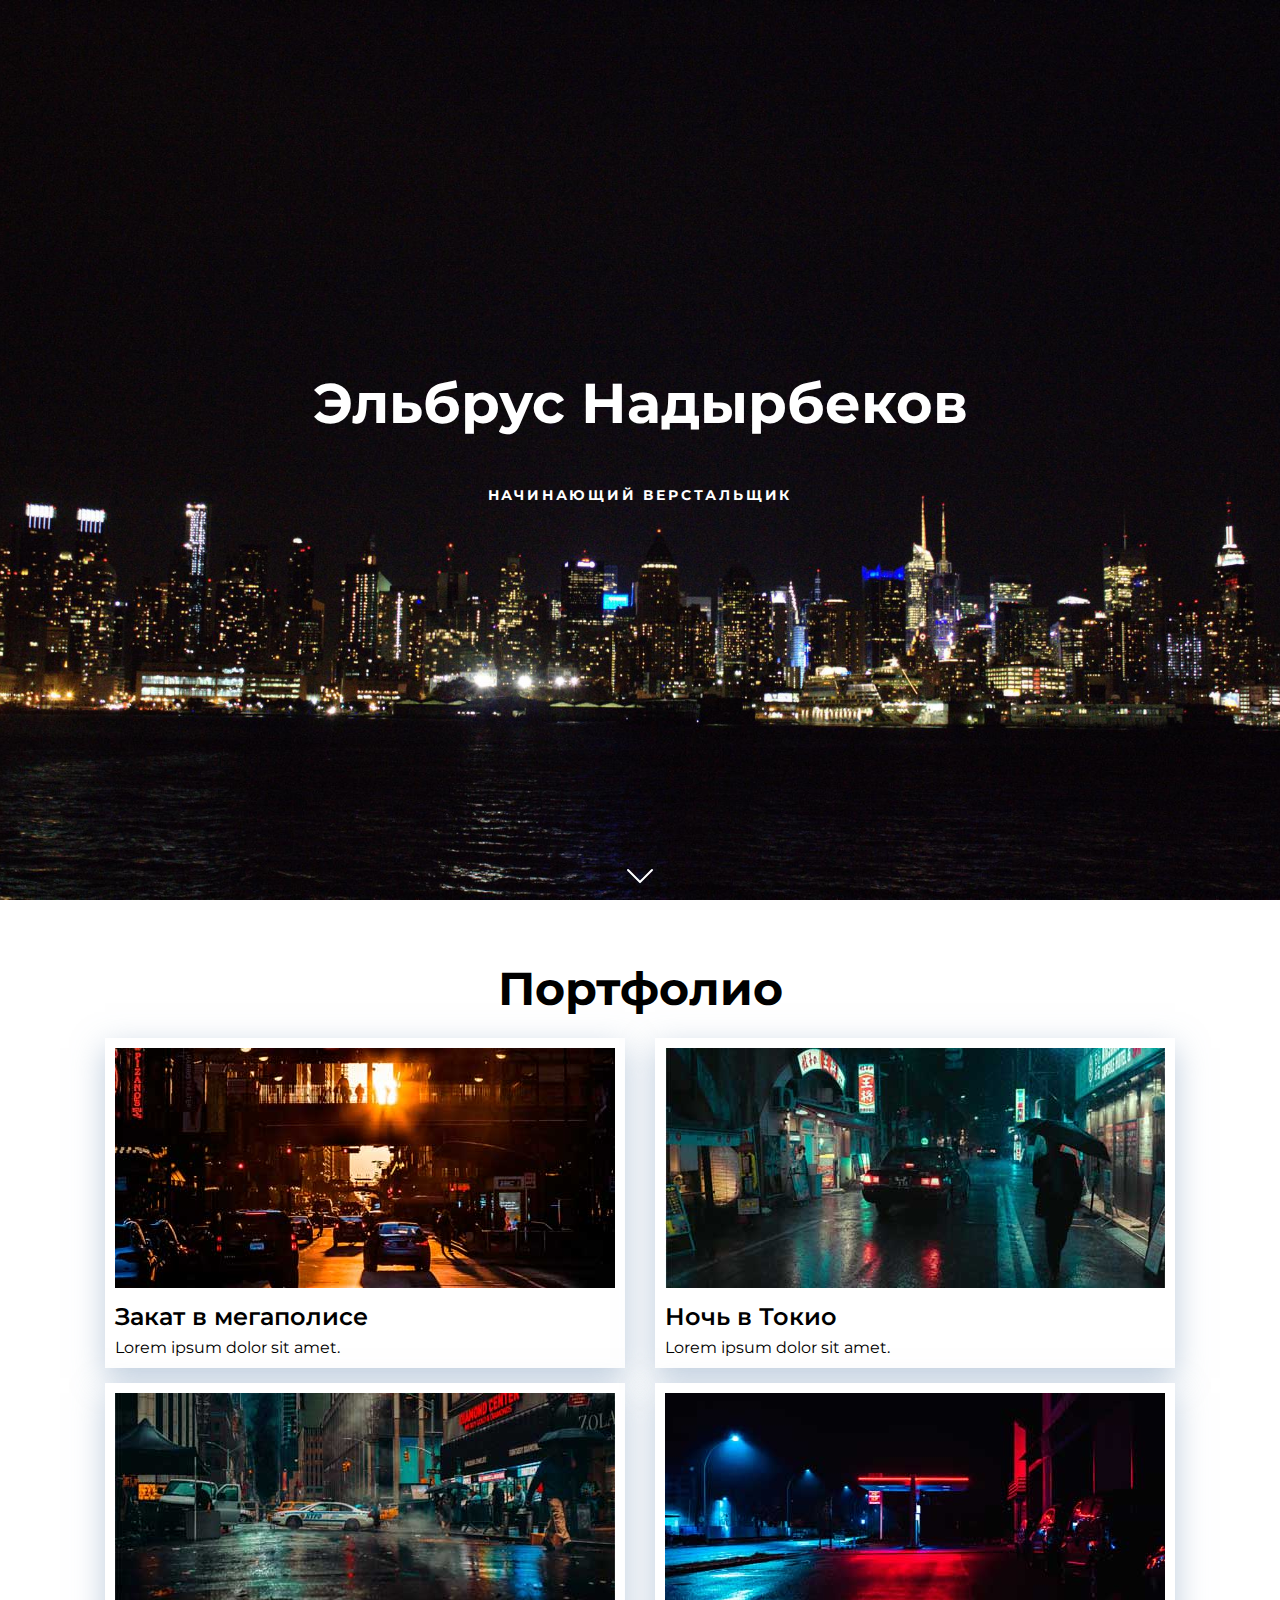
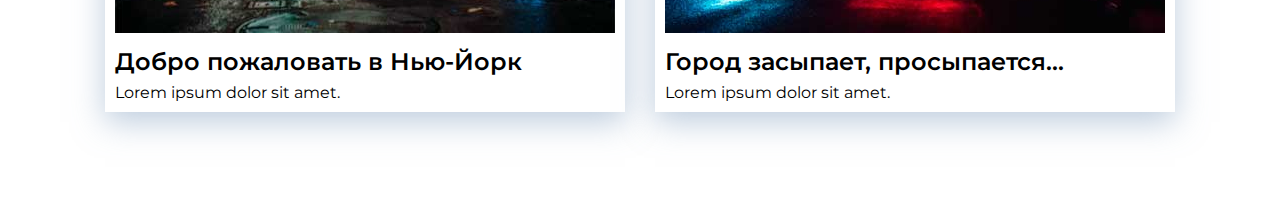
==== index.html @ 6ffd2609 "My Portfolio" ====
<!DOCTYPE html>
<html lang="en">
<head>
	<meta charset="UTF-8">
	<meta name="viewport" content="width=device-width, initial-scale=1.0">
	<title>Document</title>
	<link rel="preconnect" href="https://fonts.gstatic.com">
	<link href="https://fonts.googleapis.com/css2?family=Montserrat:wght@300;400;500;600;700&display=swap" rel="stylesheet">
	<link rel="stylesheet" type="text/css" href="css/style.css">
</head>
<body>
	<header>
		<div class="header none">
			<h1>Эльбрус Надырбеков</h1>
			<p>Начинающий верстальщик</p>
			<div class="arrow">
				<a href="#cards"><img src="img/chevron-down.svg" alt="arrow"></a>
			</div>
		</div>
		<div class="portfolio">
			<div class="container">
				<h2 class="section-name">Портфолио</h2>
				<div class="portfolio-cards-wrapper" id="cards">
					<div class="card-wrapper">
						<div class="portfolio-cards">
							<img class="card-img" src="img/g1.jpg" alt="city1">
							<h3 class="card-title">Закат в мегаполисе</h3>
							<p>Lorem ipsum dolor sit amet.</p>
						</div>
					</div>
					<div class="card-wrapper">
						<div class="portfolio-cards">
							<img class="card-img" src="img/g2.jpg" alt="city3">
							<h3 class="card-title">Ночь в Токио</h3>
							<p>Lorem ipsum dolor sit amet.</p>
						</div>
					</div>
					<div class="card-wrapper">
						<div class="portfolio-cards">
							<img class="card-img" src="img/g3.jpg" alt="city3">
							<h3 class="card-title">Добро пожаловать в Нью-Йорк</h3>
							<p>Lorem ipsum dolor sit amet.</p>
						</div>
					</div>
					<div class="card-wrapper">
						<div class="portfolio-cards">
							<img class="card-img" src="img/g4.jpg" alt="city4">
							<h3 class="card-title">Город засыпает, просыпается...</h3>
							<p>Lorem ipsum dolor sit amet.</p>
						</div>
					</div>
				</div>
			</div>
		</div>
	</header>
	
</body>
</html>
---- css/style.css ----
*{
	padding: 0;
	margin: 0;
	border: 0;
}
*,*:before,*:after{
	-moz-box-sizing: border-box;
	-webkit-box-sizing: border-box;
	box-sizing: border-box;
}
:focus,:active{outline: none;}
a:focus,a:active{outline: none;}
nav,footer,header,aside{display: block;}
html,body{
	height: 100%;
	width: 100%;
	font-size: 100%;
	line-height: 1;
	font-size: 14px;
	-ms-text-size-adjust: 100%;
	-moz-text-size-adjust: 100%;
	-webkit-text-size-adjust: 100%;
}
input,button,textarea{font-family:inherit;}
input::-ms-clear{display: none;}
button{cursor: pointer;}
button::-moz-focus-inner {padding:0;border:0;}
a, a:visited{text-decoration: none;}
a:hover{text-decoration: none;}
ul li{list-style: none;}
img{vertical-align: top;}
h1,h2,h3,h4,h5,h6{font-size:inherit;font-weight: 400;}
/*--------------------*/

body {
	font-family: 'Montserrat', sans-serif;
	line-height: 1.3em;
}

.container {
	max-width: 1070px;
	/*background-color: blue;*/
	margin: 0 auto;
}

.none {
	/*display: none !important;*/
}

.header {
	background-image: url("../img/header-bg.jpg");
	background-repeat: no-repeat;
	background-size: cover;
	background-position: center;
	widows: 100%;
	height: 100vh;
	display:flex;
	flex-direction: column;
	align-items: center;
	justify-content: center;
	position: relative;
}
h1 {
	font-size: 56px;
	font-weight: 700;
	color: #fff;
	margin-bottom: 73px;
}
.header p {
	font-weight: 700;
	line-height: 150%;
	text-align: center;
	letter-spacing: 0.2em;
	text-transform: uppercase;
	color: #fff;
}
.arrow {
	width: 48px;
	height: 48px;
	position: absolute;
	bottom: 0;
}
.portfolio {
	background-color: #fff;
	padding-bottom: 100px;
	padding-top: 80px;
}
.section-name {
	font-size: 46px;
	font-weight: 700;
	color: #000;
	text-align: center;
	margin-bottom: 40px;
}
.portfolio-cards-wrapper {
	display: flex;
	flex-wrap: wrap;
	justify-content: space-between;
}


.card-wrapper {
	margin-bottom: 15px;
	background-color: #fff;
	max-width: 540px;
	padding: 10px;
	box-shadow: 0px 10px 30px rgba(126, 155, 189, 0.50);
}

.card-wrapper:last-child,.card-wrapper:nth-last-child(2) {
	margin-bottom: 0;
}
.card-img {
	margin-bottom: 20px;
	width: 500px;
}
.card-title {
	font-weight: 600;
	font-size: 24px;
	margin-bottom: 13px;
}
.portfolio-cards p {
	font-size: 16px;
}
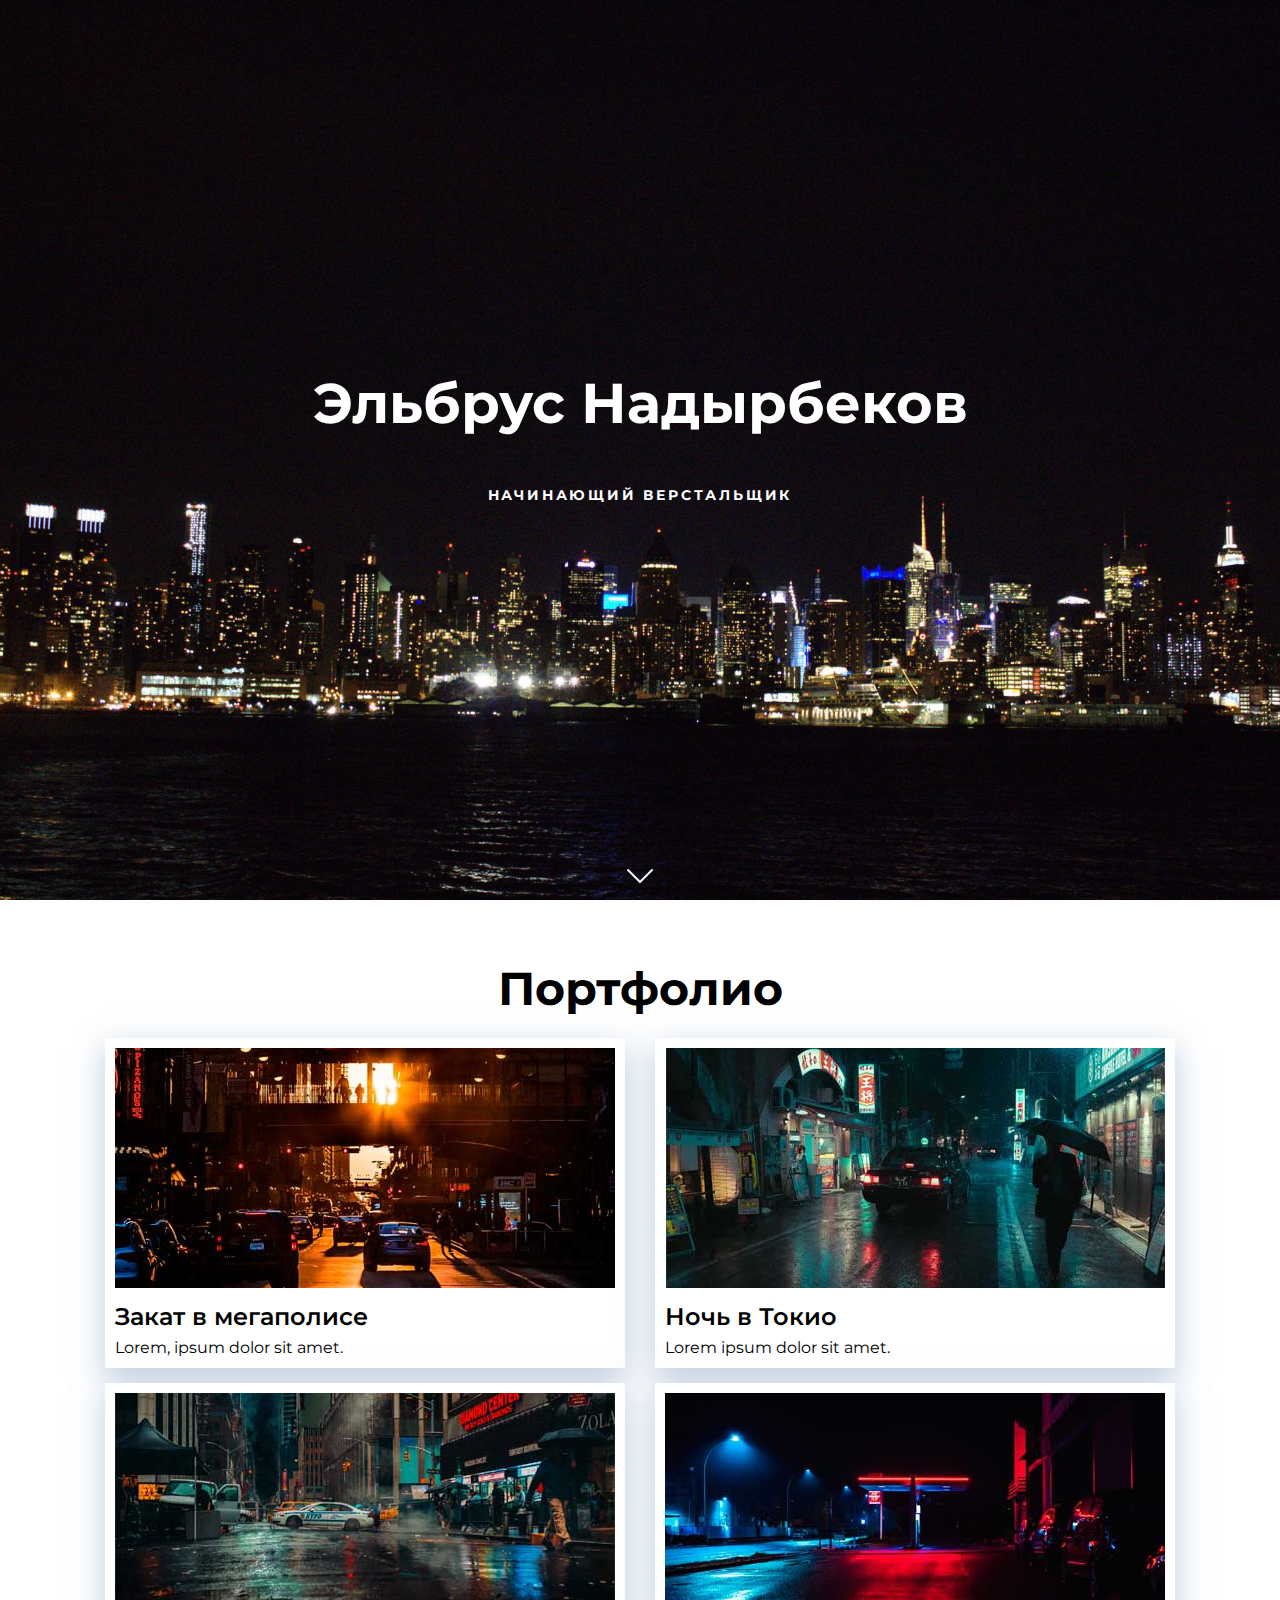
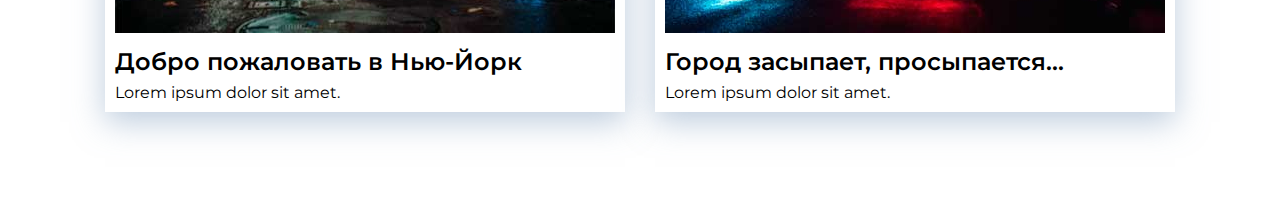
==== commit 67a0615f: "Create index.html" ====
--- a/index.html
+++ b/index.html
@@ -1,58 +1,58 @@
-<!DOCTYPE html>
-<html lang="en">
-<head>
-	<meta charset="UTF-8">
-	<meta name="viewport" content="width=device-width, initial-scale=1.0">
-	<title>Document</title>
-	<link rel="preconnect" href="https://fonts.gstatic.com">
-	<link href="https://fonts.googleapis.com/css2?family=Montserrat:wght@300;400;500;600;700&display=swap" rel="stylesheet">
-	<link rel="stylesheet" type="text/css" href="css/style.css">
-</head>
-<body>
-	<header>
-		<div class="header none">
-			<h1>Эльбрус Надырбеков</h1>
-			<p>Начинающий верстальщик</p>
-			<div class="arrow">
-				<a href="#cards"><img src="img/chevron-down.svg" alt="arrow"></a>
-			</div>
-		</div>
-		<div class="portfolio">
-			<div class="container">
-				<h2 class="section-name">Портфолио</h2>
-				<div class="portfolio-cards-wrapper" id="cards">
-					<div class="card-wrapper">
-						<div class="portfolio-cards">
-							<img class="card-img" src="img/g1.jpg" alt="city1">
-							<h3 class="card-title">Закат в мегаполисе</h3>
-							<p>Lorem ipsum dolor sit amet.</p>
-						</div>
-					</div>
-					<div class="card-wrapper">
-						<div class="portfolio-cards">
-							<img class="card-img" src="img/g2.jpg" alt="city3">
-							<h3 class="card-title">Ночь в Токио</h3>
-							<p>Lorem ipsum dolor sit amet.</p>
-						</div>
-					</div>
-					<div class="card-wrapper">
-						<div class="portfolio-cards">
-							<img class="card-img" src="img/g3.jpg" alt="city3">
-							<h3 class="card-title">Добро пожаловать в Нью-Йорк</h3>
-							<p>Lorem ipsum dolor sit amet.</p>
-						</div>
-					</div>
-					<div class="card-wrapper">
-						<div class="portfolio-cards">
-							<img class="card-img" src="img/g4.jpg" alt="city4">
-							<h3 class="card-title">Город засыпает, просыпается...</h3>
-							<p>Lorem ipsum dolor sit amet.</p>
-						</div>
-					</div>
-				</div>
-			</div>
-		</div>
-	</header>
-	
-</body>
-</html>+<!DOCTYPE html>
+<html lang="en">
+<head>
+	<meta charset="UTF-8">
+	<meta name="viewport" content="width=device-width, initial-scale=1.0">
+	<title>TTPROD</title>
+	<script type="text/javascript" src="js/script.js"></script>
+	<link rel="preconnect" href="https://fonts.gstatic.com">
+	<link href="https://fonts.googleapis.com/css2?family=Montserrat:wght@300;400;500;600;700&display=swap" rel="stylesheet">
+	<link rel="stylesheet" type="text/css" href="css/style.css">
+</head>
+<body>
+	<header>
+		<div class="header none">
+			<h1>Эльбрус Надырбеков</h1>
+			<p>Начинающий верстальщик</p>
+			<div class="arrow">
+				<a href="#cards"><img src="img/chevron-down.svg" alt="arrow"></a>
+			</div>
+		</div>
+		<div class="portfolio">
+			<div class="container">
+				<h2 class="section-name">Портфолио</h2>
+				<div class="portfolio-cards-wrapper" id="cards">
+					<div class="card-wrapper">
+						<div class="portfolio-cards">
+							<img class="card-img" src="img/g1.jpg" alt="city1">
+							<h3 class="card-title">Закат в мегаполисе</h3>
+							<p>Lorem, ipsum dolor sit amet.</p>
+						</div>
+					</div>
+					<div class="card-wrapper">
+						<div class="portfolio-cards">
+							<img class="card-img" src="img/g2.jpg" alt="city3">
+							<h3 class="card-title">Ночь в Токио</h3>
+							<p>Lorem ipsum dolor sit amet.</p>
+						</div>
+					</div>
+					<div class="card-wrapper">
+						<div class="portfolio-cards">
+							<img class="card-img" src="img/g3.jpg" alt="city3">
+							<h3 class="card-title">Добро пожаловать в Нью-Йорк</h3>
+							<p>Lorem ipsum dolor sit amet.</p>
+						</div>
+					</div>
+					<div class="card-wrapper">
+						<div class="portfolio-cards">
+							<img class="card-img" src="img/g4.jpg" alt="city4">
+							<h3 class="card-title">Город засыпает, просыпается...</h3>
+							<p>Lorem ipsum dolor sit amet.</p>
+						</div>
+					</div>
+				</div>
+			</div>
+		</div>
+	</header>
+</body>
+</html>
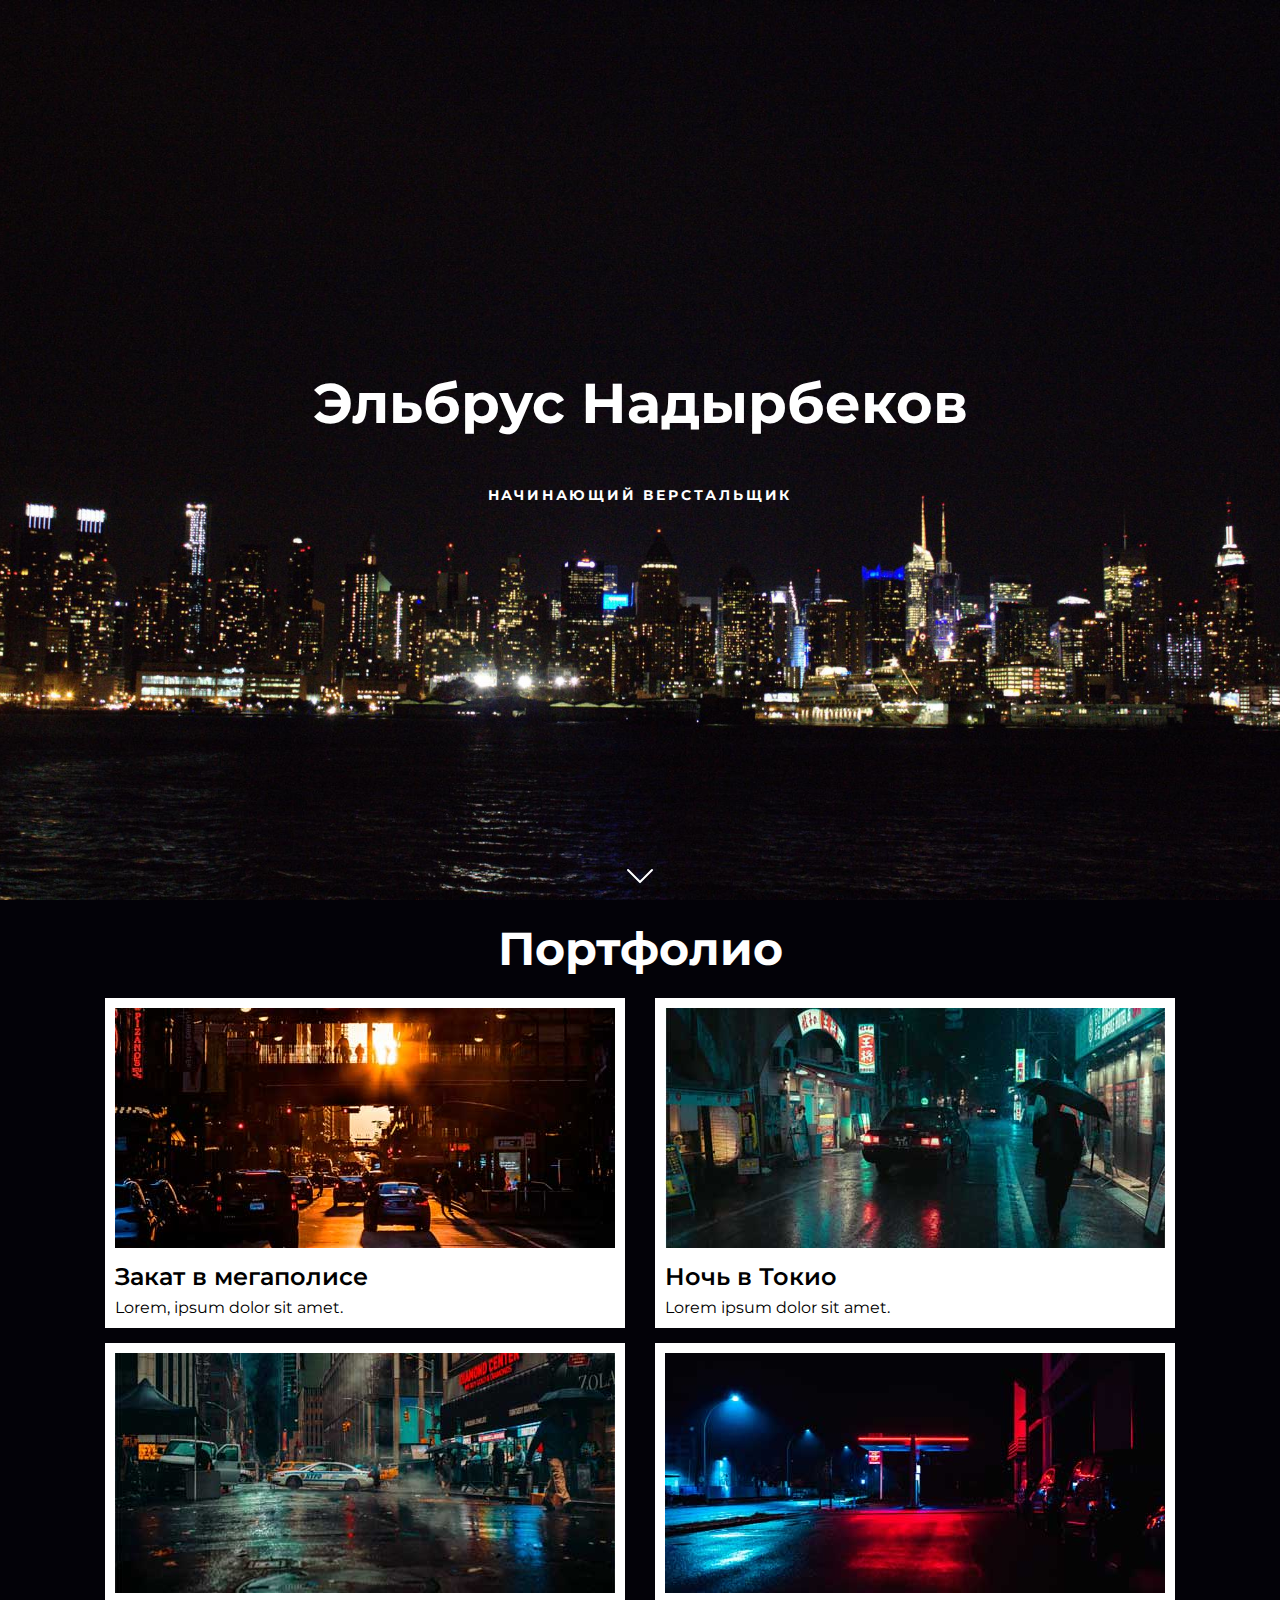
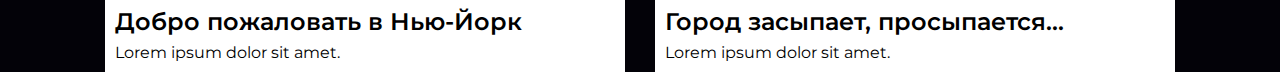
==== commit 8907bbca: "Update index.html" ====
--- a/index.html
+++ b/index.html
@@ -1,5 +1,5 @@
 <!DOCTYPE html>
-<html lang="en">
+<html lang="ru">
 <head>
 	<meta charset="UTF-8">
 	<meta name="viewport" content="width=device-width, initial-scale=1.0">
--- a/css/style.css
+++ b/css/style.css
@@ -79,16 +79,24 @@
 	height: 48px;
 	position: absolute;
 	bottom: 0;
+	transition: 0.3s;
+}
+.arrow:hover {
+	margin-bottom: 10px;
+	border-radius: 50%;
+	background-color: rgba(43, 43, 43, 0.5);
 }
 .portfolio {
-	background-color: #fff;
-	padding-bottom: 100px;
-	padding-top: 80px;
+	/*background-color: #000;*/
+	background-image: url(../img/bundw.jpg);
+	background: #030208;
+	/*padding-bottom: 100px;*/
+	padding-top: 40px;
 }
 .section-name {
 	font-size: 46px;
 	font-weight: 700;
-	color: #000;
+	color: #fff;
 	text-align: center;
 	margin-bottom: 40px;
 }
@@ -104,12 +112,18 @@
 	background-color: #fff;
 	max-width: 540px;
 	padding: 10px;
-	box-shadow: 0px 10px 30px rgba(126, 155, 189, 0.50);
+	/*box-shadow: 0px 10px 30px rgba(126, 155, 189, 0.50);*/
+	transition: 0.3s linear;
 }
 
 .card-wrapper:last-child,.card-wrapper:nth-last-child(2) {
 	margin-bottom: 0;
 }
+.card-wrapper:hover {
+	/*transform: scale(1.03);*/
+	transform: rotate(2deg);
+	/*transform: translateY(7px);*/
+}	
 .card-img {
 	margin-bottom: 20px;
 	width: 500px;
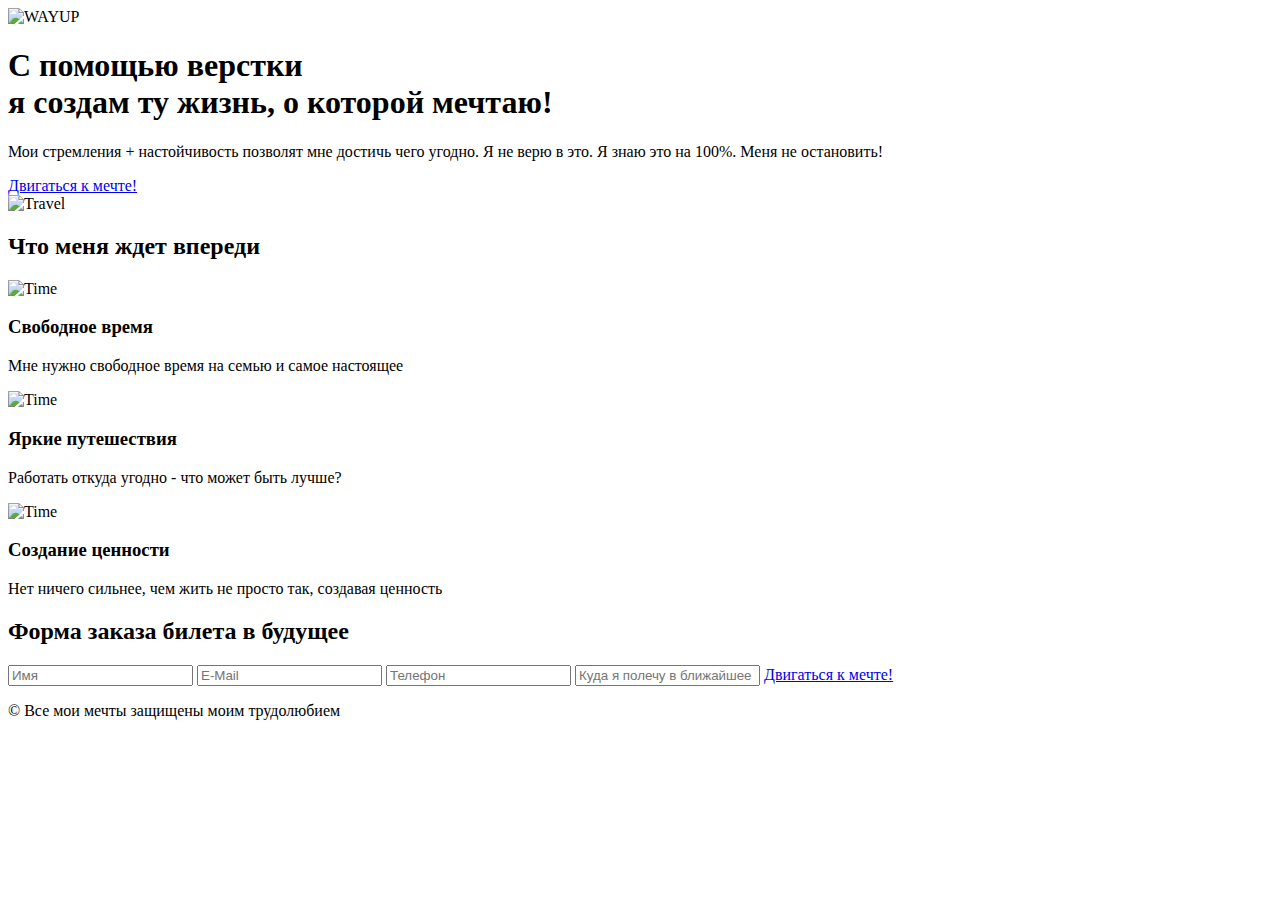
==== commit 7a94cddd: "Create index.html" ====
--- a/index.html
+++ b/index.html
@@ -2,57 +2,68 @@
 <html lang="ru">
 <head>
 	<meta charset="UTF-8">
-	<meta name="viewport" content="width=device-width, initial-scale=1.0">
-	<title>TTPROD</title>
-	<script type="text/javascript" src="js/script.js"></script>
+	<meta name="viewport" content="width=device-width, initial-scale=1.0, shrink-to-fit=no">
+	<title>WAYUP</title>
 	<link rel="preconnect" href="https://fonts.gstatic.com">
-	<link href="https://fonts.googleapis.com/css2?family=Montserrat:wght@300;400;500;600;700&display=swap" rel="stylesheet">
-	<link rel="stylesheet" type="text/css" href="css/style.css">
+	<link href="https://fonts.googleapis.com/css2?family=Open+Sans&family=Ubuntu:wght@700&display=swap" rel="stylesheet">
+	<link rel="stylesheet" href="css/style.css">
 </head>
 <body>
-	<header>
-		<div class="header none">
-			<h1>Эльбрус Надырбеков</h1>
-			<p>Начинающий верстальщик</p>
-			<div class="arrow">
-				<a href="#cards"><img src="img/chevron-down.svg" alt="arrow"></a>
+	<header id="header" class="header">
+		<div class="container">
+			<img class="logo" src="img/logo.png" alt="WAYUP">
+			<div class="wrapper">
+				<div class="offer">
+					<h1 class="title">С помощью верстки<br>я создам ту жизнь, о которой <span>мечтаю!</span></h1>
+					<p class="description" >Мои стремления + настойчивость позволят мне достичь чего угодно. Я не верю в это. Я знаю это на 100%. Меня не остановить!</p>
+					<a class="move-btn" href="#">Двигаться к мечте!</a>
+				</div>
+				<img class="main-img" src="img/main-img.png" alt="Travel">
 			</div>
 		</div>
-		<div class="portfolio">
-			<div class="container">
-				<h2 class="section-name">Портфолио</h2>
-				<div class="portfolio-cards-wrapper" id="cards">
-					<div class="card-wrapper">
-						<div class="portfolio-cards">
-							<img class="card-img" src="img/g1.jpg" alt="city1">
-							<h3 class="card-title">Закат в мегаполисе</h3>
-							<p>Lorem, ipsum dolor sit amet.</p>
-						</div>
-					</div>
-					<div class="card-wrapper">
-						<div class="portfolio-cards">
-							<img class="card-img" src="img/g2.jpg" alt="city3">
-							<h3 class="card-title">Ночь в Токио</h3>
-							<p>Lorem ipsum dolor sit amet.</p>
-						</div>
-					</div>
-					<div class="card-wrapper">
-						<div class="portfolio-cards">
-							<img class="card-img" src="img/g3.jpg" alt="city3">
-							<h3 class="card-title">Добро пожаловать в Нью-Йорк</h3>
-							<p>Lorem ipsum dolor sit amet.</p>
-						</div>
-					</div>
-					<div class="card-wrapper">
-						<div class="portfolio-cards">
-							<img class="card-img" src="img/g4.jpg" alt="city4">
-							<h3 class="card-title">Город засыпает, просыпается...</h3>
-							<p>Lorem ipsum dolor sit amet.</p>
-						</div>
-					</div>
+	</header>
+	<section id="ahead" class="ahead">
+		<div class="container">
+		<h2 class="features-title">Что меня ждет впереди</h2>
+			<div class="features">
+				<div class="all-features">
+					<img class="feature-one" src="img/img1.png" alt="Time">
+					<h3>Свободное время</h3>
+					<p>Мне нужно свободное время на семью и самое настоящее</p>
+				</div>
+				<div class="all-features">
+					<img class="feature-two" src="img/img2.png" alt="Time">
+					<h3>Яркие путешествия</h3>
+					<p>Работать откуда угодно - что может быть лучше?</p>
+				</div>
+				<div class="all-features">
+					<img class="feature-three" src="img/img3.png" alt="Time">
+					<h3>Создание ценности</h3>
+					<p>Нет ничего сильнее, чем жить не просто так, создавая ценность</p>
 				</div>
 			</div>
 		</div>
-	</header>
+	</section>
+	<section id="ticket" class="ticket">
+		<div class="form-wrapper">
+			<div class="container">
+				<h2 class="ticket-title">Форма заказа билета в будущее</h2>
+				<div class="form">
+					<input class="form-input" placeholder="Имя" type="name" name="Имя" id="#">
+					<input class="form-input" placeholder="E-Mail" type="email" name="Email" id="#">
+					<input class="form-input" placeholder="Телефон" type="tel" name="Телефон" id="#">
+					<input class="form-input" placeholder="Куда я полечу в ближайшее время?" type="text" name="Destination" id="#">
+					<a class="move-btn" href="#">Двигаться к мечте!</a>
+				</div>
+			</div>
+		</div>
+	</section>
+	<footer id="footer" class="footer">
+		<div class="footer-wrapper">
+			<div class="container">
+			<p class="footer-copyright">© Все мои мечты защищены моим трудолюбием</p>
+			</div>
+		</div>
+	</footer>
 </body>
 </html>
